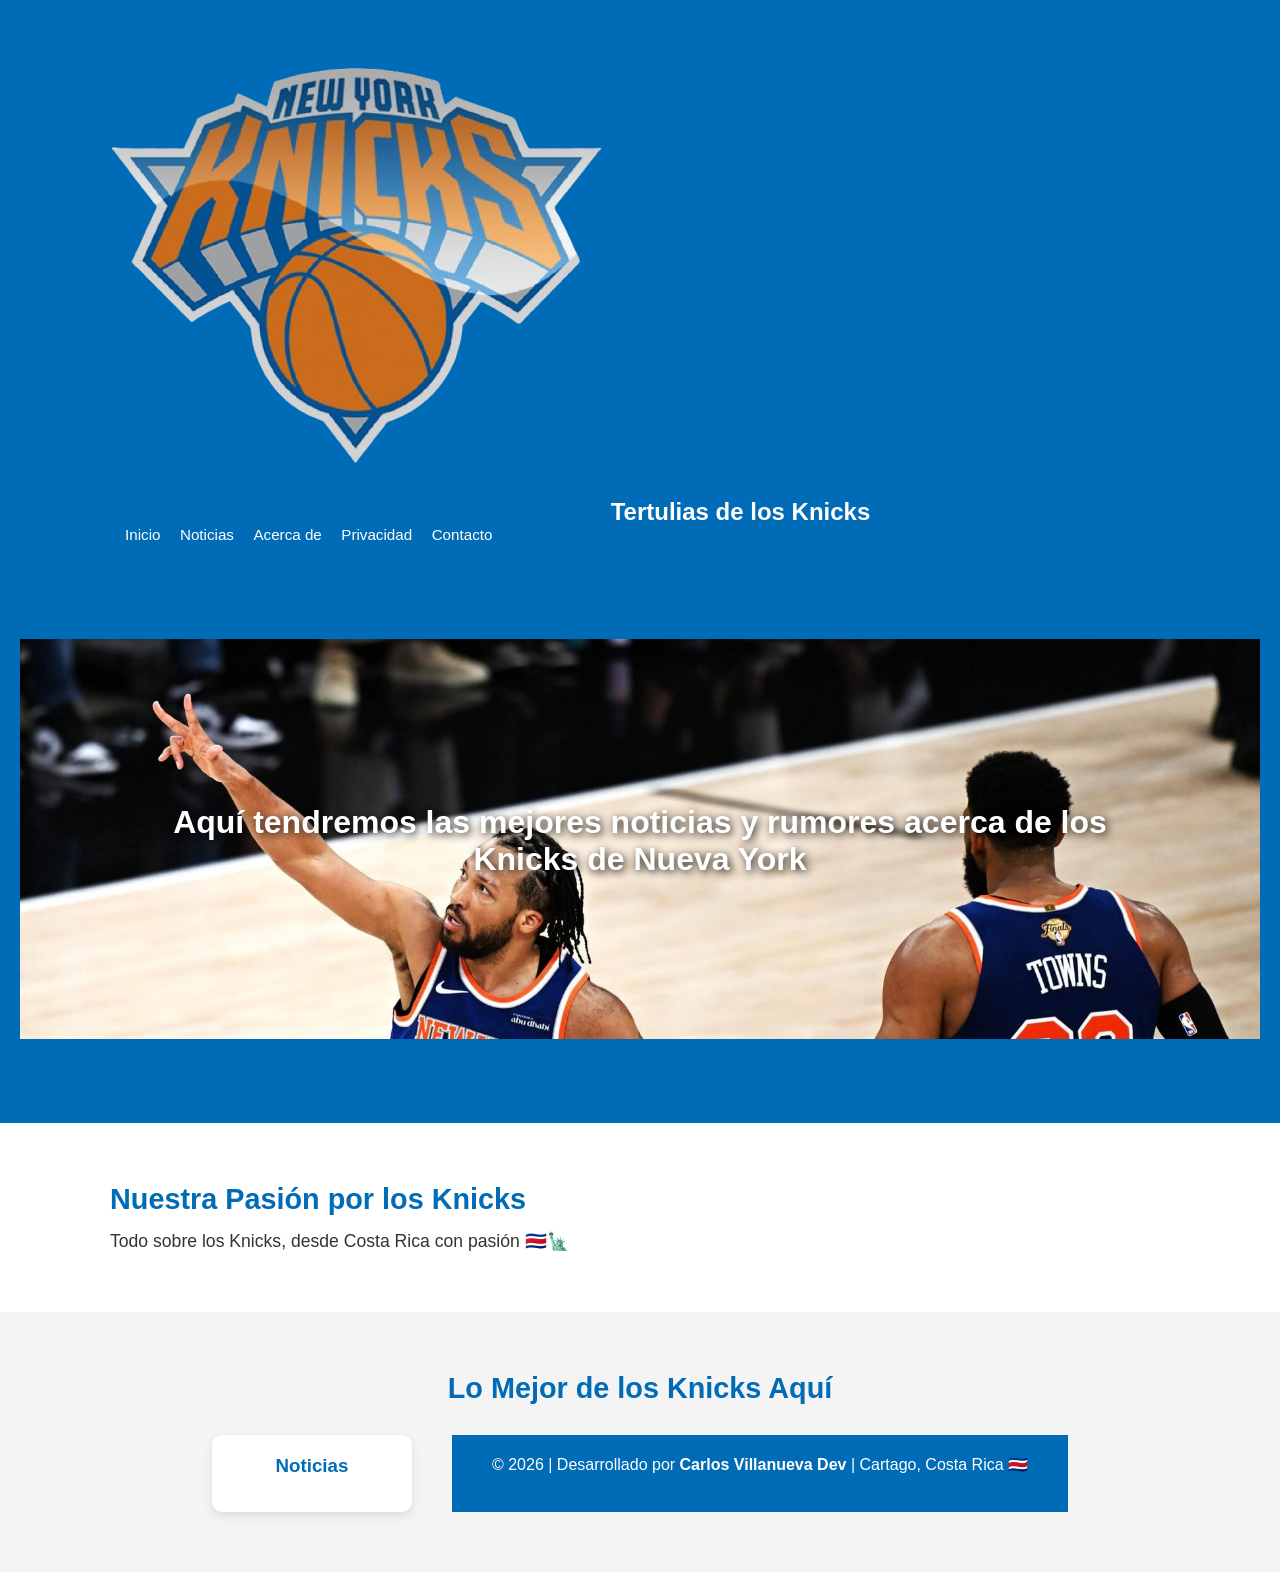
==== noticias.html @ ec9b0d55 "Nuevas actualizaciones Nuevas actualizaciones" ====
<!DOCTYPE html>
<html lang="es">
<head>
    <meta name="description" content="Tertulias de los Knicks escrito por Carlos Villanueva Ramos">
    <meta name="author" content="Carlos Villanueva Ramos">
    <meta name="keywords" content="Pagina de fans Todo sobre los Knicks, desde Costa Rica con pasión">
    <meta charset="UTF-8">
    <meta http-equiv="X-UA-Compatible" content="IE=edge">
    <meta name="viewport" content="width=device-width, initial-scale=1.0">
    <meta property="og:title" content="Tertulias de los Knicks">
    <meta property="og:description" content="Aquí tendremos las mejores noticias y rumores acerca de los Knicks de Nueva York">
    <meta property="og:image" content="jugador-de-los-new-york-knicks.jpg">
    <link rel="stylesheet" href="https://cdnjs.cloudflare.com/ajax/libs/font-awesome/6.0.0/css/all.min.css">
    <title>Tertulias de los Knicks</title>
    <link rel="stylesheet" href="index.css">
    <script src="https://pl31561560.profitableratecpmnetwork.com/95/f3/c5/95f3c522df9a412b2b54965290a59a02.js"></script>
<!-- Anuncio Adsterra - Native Banner -->
<script src="https://pl31439501.profitableratecpmnetwork.com/4c/ff/21/4cff215564959deefbad7e484f0b04eb.js"></script>
</head>
<body>
   <header>
    <div class="container">
        <p class="logo">
            <img src="tertulias-de-los-knicks-logo.png" alt="Logo Tertulias de los Knicks">
            Tertulias de los Knicks
        </p>
        <nav>
            <a href="index.html">Inicio</a>
            <a href="noticias.html">Noticias</a>
            <a href="#acerca-de">Acerca de</a>
            <a href="#privacidad">Privacidad</a>
            <a href="#contacto">Contacto</a>
        </nav>
    </div>
   </header>
   
   <section id="hero">
    <img src="jugadores-de-los-knicks3.jpg" alt="Jalen Brunson y Karl-Anthony Towns en las Finales NBA 2026">
    <h1>Aquí tendremos las mejores noticias y rumores acerca de los Knicks de Nueva York</h1>
   </section>
   
   <section id="nuestra-pasion">
    <div class="container">
        <div class="img-container"></div>
        <div class="texto">
        <h2><span>Nuestra Pasión por los Knicks</span></h2>
        <p>Todo sobre los Knicks, desde Costa Rica con pasión 🇨🇷🗽</p>
        </div>
    </div>
    </section>

    <section id="noticias-y-rumores-acerca-de-los-knicks">
        <div class="container">
          <h2>Lo Mejor de los Knicks Aquí</h2>
          <div class="programas">
          
           <div class="menu" id="noticias">
                <h3>Noticias</h3>
             
           </div>

    <!-- Anuncio Adsterra - Native Banner -->
        <div class="anuncio-wrapper">
            <script async="async" data-cfasync="false" src="https://pl31393178.profitableratecpmnetwork.com/5204468fe968e75fcf1985ddda16cf6c/invoke.js"></script>
            <div id="container-5204468fe968e75fcf1985ddda16cf6c"></div>
        </div>

    <footer>
    <div class="container">
        <p>© 2026 | Desarrollado por <strong>Carlos Villanueva Dev</strong> | Cartago, Costa Rica 🇨🇷</p>
    </div>
   </footer>
</body>
</html>
---- index.css ----
* {
    margin: 0;
    padding: 0;
    box-sizing: border-box;
}

body {
    font-family: sans-serif;
    background-color: #f4f4f4;
    color: #333;
}

.container {
    max-width: 1100px;
    margin: 0 auto;
    padding: 0 20px;
}

header {
    background-color: #006bb6;
    padding: 15px 0;
}



#hero {
    background-color: #006bb6;
    color: #ffffff;
    text-align: center;
    padding: 80px 20px;
    position: relative;
}

#hero img {
    width: 100%;
    max-height: 400px;
    object-fit: cover;
    object-position: center top;
}

#hero h1 {
    font-size: 2rem;
    position: absolute;
    top: 50%;
    left: 50%;
    transform: translate(-50%, -50%);
    text-shadow: 2px 2px 8px rgba(0, 0, 0, 0.9);
    width: 80%;
}

.logo {
    color: #ffffff;
    font-size: 1.5rem;
    font-weight: bold;
}

nav a {
    color: #ffffff;
    text-decoration: none;
    margin-left: 15px;
    font-size: 0.95rem;
}

nav a:hover {
    color: #f58426;
}

#nuestra-pasion {
    padding: 60px 20px;
    background-color: #ffffff;
}

#nuestra-pasion h2 {
    color: #006bb6;
    font-size: 1.8rem;
    margin-bottom: 15px;
}

#nuestra-pasion p {
    color: #333;
    font-size: 1.1rem;
}

#noticias-y-rumores-acerca-de-los-knicks {
    padding: 60px 20px;
    background-color: #f4f4f4;
}

#noticias-y-rumores-acerca-de-los-knicks h2 {
    color: #006bb6;
    font-size: 1.8rem;
    margin-bottom: 30px;
    text-align: center;
}

.programas {
    display: flex;
    flex-wrap: wrap;
    gap: 20px;
    justify-content: center;
}

.menu {
    background-color: #ffffff;
    border-radius: 10px;
    padding: 20px;
    width: 200px;
    text-align: center;
    box-shadow: 0 4px 10px rgba(0, 0, 0, 0.1);
}

.menu h3 {
    color: #006bb6;
    margin-bottom: 15px;
}

button {
    background-color: #F58426;
    color: #ffffff;
    border: none;
    padding: 10px 20px;
    border-radius: 5px;
    cursor: pointer;
    font-size: 0.9rem;
}

button:hover {
    background-color: #006bb6;
}

#acerca-de {
    padding: 60px 20px;
    background-color: #ffffff;
}

#acerca-de h2 {
    color: #006bb6;
    font-size: 1.8rem;
    margin-bottom: 20px;
}

.foto-autor {
    width: 200px;
    border-radius: 50%;
    margin-bottom: 20px;
    border: 4px solid #F58426;
}

#privacidad {
    padding: 60px 20px;
    background-color: #f4f4f4;
}

#privacidad h2 {
    color: #006bb6;
    font-size: 1.8rem;
    margin-bottom: 20px;
}

#privacidad h3 {
    color: #F58426;
    margin: 15px 0 8px;
}

.fecha-politica {
    margin-top: 20px;
    font-style: italic;
    color: #888;
}

#redes, #contacto {
    padding: 60px 20px;
    background-color: #ffffff;
    text-align: center;
}

#redes h2, #contacto h2 {
    color: #006bb6;
    font-size: 1.8rem;
    margin-bottom: 20px;
}

.redes-grid {
    display: flex;
    gap: 15px;
    justify-content: center;
    flex-wrap: wrap;
}

.btn {
    padding: 12px 25px;
    border-radius: 5px;
    text-decoration: none;
    font-weight: bold;
    color: #ffffff;
}

.btn-facebook {
    background-color: #1877f2;
}

.btn-facebook:hover {
    background-color: #006bb6;
}

.btn-youtube {
    background-color: #ff0000;
}

.btn-youtube:hover {
    background-color: #F58426;
}

footer {
    background-color: #006bb6;
    color: #ffffff;
    text-align: center;
    padding: 20px;
}
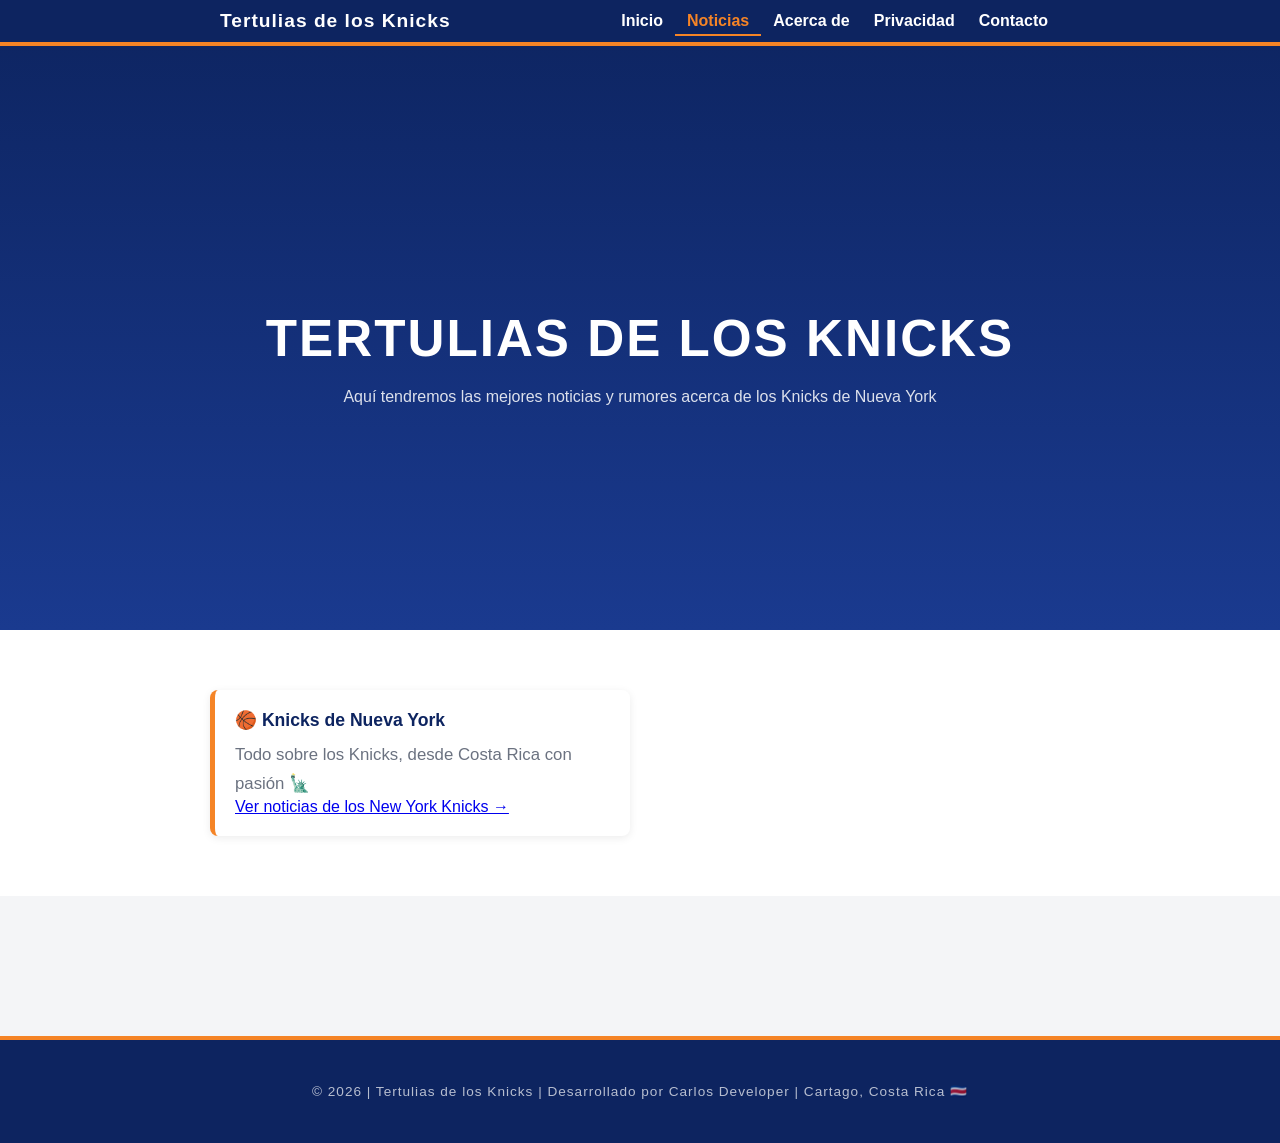
==== commit 5c6b07a9: "Nuevas actualizaciones Nuevas actualizaciones" ====
--- a/noticias.html
+++ b/noticias.html
@@ -1,74 +1,70 @@
 <!DOCTYPE html>
 <html lang="es">
 <head>
-    <meta name="description" content="Tertulias de los Knicks escrito por Carlos Villanueva Ramos">
-    <meta name="author" content="Carlos Villanueva Ramos">
-    <meta name="keywords" content="Pagina de fans Todo sobre los Knicks, desde Costa Rica con pasión">
     <meta charset="UTF-8">
-    <meta http-equiv="X-UA-Compatible" content="IE=edge">
     <meta name="viewport" content="width=device-width, initial-scale=1.0">
+    <meta name="description" content="Tertulias de los Knicks, Aquí tendremos las mejores noticias y rumores acerca de los Knicks de Nueva York, desde Cartago, Costa Rica">
+    <meta name="author" content="Carlos José Villanueva Ramos">
+    <meta name="keywords" content="Deportes, Costa Rica, Cartago">
     <meta property="og:title" content="Tertulias de los Knicks">
-    <meta property="og:description" content="Aquí tendremos las mejores noticias y rumores acerca de los Knicks de Nueva York">
-    <meta property="og:image" content="jugador-de-los-new-york-knicks.jpg">
+    <meta property="og:description" content="NBA desde Costa Rica">
+    <meta property="og:image" content="carlos-villanueva-ramos.jpg">
+    <title>Tertulias de los Knicks</title>
     <link rel="stylesheet" href="https://cdnjs.cloudflare.com/ajax/libs/font-awesome/6.0.0/css/all.min.css">
-    <title>Tertulias de los Knicks</title>
     <link rel="stylesheet" href="index.css">
-    <script src="https://pl31561560.profitableratecpmnetwork.com/95/f3/c5/95f3c522df9a412b2b54965290a59a02.js"></script>
-<!-- Anuncio Adsterra - Native Banner -->
+ <script src="https://pl31561560.profitableratecpmnetwork.com/95/f3/c5/95f3c522df9a412b2b54965290a59a02.js"></script>
+   <!-- Anuncio Adsterra - Native Banner -->
 <script src="https://pl31439501.profitableratecpmnetwork.com/4c/ff/21/4cff215564959deefbad7e484f0b04eb.js"></script>
 </head>
 <body>
-   <header>
-    <div class="container">
-        <p class="logo">
-            <img src="tertulias-de-los-knicks-logo.png" alt="Logo Tertulias de los Knicks">
-            Tertulias de los Knicks
-        </p>
-        <nav>
-            <a href="index.html">Inicio</a>
-            <a href="noticias.html">Noticias</a>
-            <a href="#acerca-de">Acerca de</a>
-            <a href="#privacidad">Privacidad</a>
-            <a href="#contacto">Contacto</a>
-        </nav>
-    </div>
-   </header>
-   
-   <section id="hero">
-    <img src="jugadores-de-los-knicks3.jpg" alt="Jalen Brunson y Karl-Anthony Towns en las Finales NBA 2026">
-    <h1>Aquí tendremos las mejores noticias y rumores acerca de los Knicks de Nueva York</h1>
-   </section>
-   
-   <section id="nuestra-pasion">
-    <div class="container">
-        <div class="img-container"></div>
-        <div class="texto">
-        <h2><span>Nuestra Pasión por los Knicks</span></h2>
-        <p>Todo sobre los Knicks, desde Costa Rica con pasión 🇨🇷🗽</p>
+
+    <header class="navbar">
+        <div class="container navbar-inner">
+            <h2 class="logo">Tertulias de los Knicks</h2>
+            <nav class="menu">
+                <ul>
+                    <li><a href="index.html">Inicio</a></li>
+                    <li><a href="noticias.html" class="active">Noticias</a></li>
+                    <li><a href="#acerca-de">Acerca de</a></li>
+                    <li><a href="privacidad.html">Privacidad</a></li>
+                    <li><a href="#contacto">Contacto</a></li>
+                </ul>
+            </nav>
         </div>
-    </div>
-    </section>
+    </header>
+    
+    <main>
+        <section id="inicio" class="hero">
+            <div class="container hero-content">
+                <h1>Tertulias de los Knicks</h1>
+                <p class="subtitulo">Aquí tendremos las mejores noticias y rumores acerca de los Knicks de Nueva York</p>
+            </div>
+        </section>
 
-    <section id="noticias-y-rumores-acerca-de-los-knicks">
-        <div class="container">
-          <h2>Lo Mejor de los Knicks Aquí</h2>
-          <div class="programas">
-          
-           <div class="menu" id="noticias">
-                <h3>Noticias</h3>
-             
-           </div>
+        <section id="explorar" class="zona-deportiva">
+            <div class="container">
+                   <div class="blog-grid">
 
+                    <article class="blog-card">
+                        <h3>🏀 Knicks de Nueva York</h3>
+                        <p>Todo sobre los Knicks, desde Costa Rica con pasión 🗽</p>
+                        <a href="noticias.html" class="btn-leer">Ver noticias de los New York Knicks →</a>
+                    </article>
+            </div>
+        </section>
     <!-- Anuncio Adsterra - Native Banner -->
-        <div class="anuncio-wrapper">
+        <div class="container anuncio-wrapper">
             <script async="async" data-cfasync="false" src="https://pl31393178.profitableratecpmnetwork.com/5204468fe968e75fcf1985ddda16cf6c/invoke.js"></script>
             <div id="container-5204468fe968e75fcf1985ddda16cf6c"></div>
         </div>
 
     <footer>
-    <div class="container">
-        <p>© 2026 | Desarrollado por <strong>Carlos Villanueva Dev</strong> | Cartago, Costa Rica 🇨🇷</p>
-    </div>
-   </footer>
+        <div class="container">
+            <p>© 2026 | Tertulias de los Knicks | Desarrollado por Carlos Developer | Cartago, Costa Rica 🇨🇷</p>
+        </div>
+    </footer>
+
+ 
+
 </body>
 </html>
--- a/index.css
+++ b/index.css
@@ -1,219 +1,424 @@
+:root {
+    --azul: #1a3a8f;
+    --azul-oscuro: #0d2460;
+    --naranja: #f58426;
+    --naranja-oscuro: #d66c14;
+    --gris: #6b7280;
+    --gris-claro: #f4f5f7;
+    --blanco: #ffffff;
+    --negro: #1a1a1a;
+}
+
 * {
+    box-sizing: border-box;
     margin: 0;
     padding: 0;
-    box-sizing: border-box;
+}
+
+html {
+    scroll-behavior: smooth;
 }
 
 body {
-    font-family: sans-serif;
-    background-color: #f4f4f4;
-    color: #333;
-}
-
+    font-family: 'Arial', sans-serif;
+    background-color: var(--gris-claro);
+    color: var(--negro);
+    overflow-x: hidden;
+}
+
+h2 {
+    font-size: 1.8em;
+    margin-bottom: 25px;
+    color: var(--azul);
+    text-align: center;
+}
+
+h3 {
+    color: var(--azul-oscuro);
+    margin-bottom: 10px;
+}
+
+p {
+    font-size: 1.05em;
+    line-height: 1.7;
+    color: var(--gris);
+}
+
+/* ========== CONTAINER ========== */
 .container {
-    max-width: 1100px;
+    max-width: 900px;
     margin: 0 auto;
-    padding: 0 20px;
-}
-
-header {
-    background-color: #006bb6;
-    padding: 15px 0;
-}
-
-
-
-#hero {
-    background-color: #006bb6;
-    color: #ffffff;
-    text-align: center;
-    padding: 80px 20px;
+    padding: 40px 20px;
+}
+
+/* ========== NAVBAR ========== */
+.navbar {
+    background-color: var(--azul-oscuro);
+    border-bottom: 4px solid var(--naranja);
+    width: 100%;
+}
+
+.navbar-inner {
+    display: flex;
+    flex-direction: column;
+    align-items: center;
+    padding: 15px 20px;
+}
+
+.logo {
+    font-size: 1.2em;
+    font-weight: bold;
+    color: var(--blanco);
+    letter-spacing: 1px;
+    margin-bottom: 10px;
+    text-align: center;
+}
+
+.menu ul {
+    display: flex;
+    flex-direction: column;
+    list-style: none;
+    text-align: center;
+    gap: 5px;
+}
+
+.menu a {
+    text-decoration: none;
+    color: var(--blanco);
+    font-weight: bold;
+    padding: 5px 12px;
+    transition: 0.3s;
+}
+
+.menu a:hover {
+    color: var(--naranja);
+}
+
+/* ========== HERO ========== */
+.hero {
+    background: linear-gradient(180deg, var(--azul-oscuro), var(--azul));
+    min-height: 60vh;
+    display: flex;
+    align-items: center;
+    text-align: center;
+}
+
+.hero-content {
+    width: 100%;
+}
+
+.hero h1 {
+    font-size: 2em;
+    color: var(--blanco);
+    text-transform: uppercase;
+    letter-spacing: 2px;
+    margin-bottom: 15px;
+}
+
+.acento {
+    color: var(--naranja);
+}
+
+.subtitulo {
+    color: rgba(255, 255, 255, 0.85);
+    font-size: 1em;
+    max-width: 600px;
+    margin: 0 auto;
+}
+
+/* ========== ZONAS DEPORTIVAS ========== */
+.zona-deportiva {
+    padding: 20px 0;
+}
+
+.zona-deportiva:nth-of-type(even) {
+    background-color: var(--blanco);
+}
+
+/* ========== BLOG CARDS ========== */
+.blog-grid {
+    display: flex;
+    flex-direction: column;
+    gap: 20px;
+}
+
+.blog-card {
+    background: var(--blanco);
+    border-left: 5px solid var(--naranja);
+    border-radius: 8px;
+    padding: 20px;
+    box-shadow: 0 2px 8px rgba(0, 0, 0, 0.08);
+    transition: 0.3s;
+}
+
+.blog-card:hover {
+    box-shadow: 0 4px 15px rgba(0, 0, 0, 0.15);
+    transform: translateY(-2px);
+}
+
+.blog-card h3 {
+    font-size: 1.1em;
+    margin-bottom: 10px;
+}
+
+.video-embed {
     position: relative;
-}
-
-#hero img {
     width: 100%;
-    max-height: 400px;
+    padding-top: 56.25%; /* proporción 16:9 */
+    margin-top: 15px;
+    border-radius: 8px;
+    overflow: hidden;
+}
+
+.video-embed iframe {
+    position: absolute;
+    top: 0;
+    left: 0;
+    width: 100%;
+    height: 100%;
+    border: none;
+}
+
+.fuente-articulo {
+    font-size: 0.8em;
+    color: #999;
+    font-style: italic;
+    margin-top: 10px;
+}
+
+.autor {
+    display: flex;
+    align-items: center;
+    gap: 12px;
+    margin-bottom: 15px;
+    padding-bottom: 15px;
+    border-bottom: 1px solid #ddd;
+}
+
+.autor-foto {
+    width: 50px;
+    height: 50px;
+    border-radius: 50%;
     object-fit: cover;
-    object-position: center top;
-}
-
-#hero h1 {
-    font-size: 2rem;
-    position: absolute;
-    top: 50%;
-    left: 50%;
-    transform: translate(-50%, -50%);
-    text-shadow: 2px 2px 8px rgba(0, 0, 0, 0.9);
-    width: 80%;
-}
-
-.logo {
-    color: #ffffff;
-    font-size: 1.5rem;
+    flex-shrink: 0;
+    border: 2px solid var(--naranja);
+}
+
+.autor-nombre {
     font-weight: bold;
-}
-
-nav a {
-    color: #ffffff;
+    color: var(--azul);
+    font-size: 0.9em;
+    margin: 0;
+}
+
+.autor-fecha {
+    font-size: 0.8em;
+    color: #999;
+    margin: 0;
+}
+
+/* ========== acerca de ========== */
+#acerca-de {
+    background-color: var(--blanco);
+    padding: 20px 0;
+}
+
+.acerca-de-content {
+    display: flex;
+    flex-direction: column;
+    align-items: center;
+    gap: 25px;
+    text-align: center;
+}
+
+.acerca-de-foto {
+    width: 160px;
+    height: 160px;
+    border-radius: 50%;
+    object-fit: cover;
+    border: 4px solid var(--naranja);
+    box-shadow: 0 0 20px rgba(245, 132, 38, 0.25);
+}
+
+.acerca-de-texto p {
+    margin-bottom: 15px;
+}
+
+/* ========== CONTACTO ========== */
+#contacto {
+    background-color: var(--gris-claro);
+    padding: 20px 0;
+    text-align: center;
+}
+
+#contacto p {
+    margin-bottom: 25px;
+}
+
+.social-grid {
+    display: flex;
+    flex-direction: column;
+    gap: 12px;
+}
+
+/* ========== BOTONES ========== */
+.btn {
+    display: flex;
+    align-items: center;
+    justify-content: center;
+    gap: 12px;
     text-decoration: none;
-    margin-left: 15px;
+    padding: 16px;
+    border-radius: 6px;
     font-size: 0.95rem;
-}
-
-nav a:hover {
-    color: #f58426;
-}
-
-#nuestra-pasion {
-    padding: 60px 20px;
-    background-color: #ffffff;
-}
-
-#nuestra-pasion h2 {
-    color: #006bb6;
-    font-size: 1.8rem;
-    margin-bottom: 15px;
-}
-
-#nuestra-pasion p {
-    color: #333;
-    font-size: 1.1rem;
-}
-
-#noticias-y-rumores-acerca-de-los-knicks {
-    padding: 60px 20px;
-    background-color: #f4f4f4;
-}
-
-#noticias-y-rumores-acerca-de-los-knicks h2 {
-    color: #006bb6;
-    font-size: 1.8rem;
-    margin-bottom: 30px;
-    text-align: center;
-}
-
-.programas {
-    display: flex;
-    flex-wrap: wrap;
-    gap: 20px;
-    justify-content: center;
-}
-
-.menu {
-    background-color: #ffffff;
-    border-radius: 10px;
-    padding: 20px;
-    width: 200px;
-    text-align: center;
-    box-shadow: 0 4px 10px rgba(0, 0, 0, 0.1);
-}
-
-.menu h3 {
-    color: #006bb6;
-    margin-bottom: 15px;
-}
-
-button {
-    background-color: #F58426;
-    color: #ffffff;
-    border: none;
-    padding: 10px 20px;
-    border-radius: 5px;
-    cursor: pointer;
-    font-size: 0.9rem;
-}
-
-button:hover {
-    background-color: #006bb6;
-}
-
-#acerca-de {
-    padding: 60px 20px;
-    background-color: #ffffff;
-}
-
-#acerca-de h2 {
-    color: #006bb6;
-    font-size: 1.8rem;
-    margin-bottom: 20px;
-}
-
-.foto-autor {
-    width: 200px;
-    border-radius: 50%;
-    margin-bottom: 20px;
-    border: 4px solid #F58426;
-}
-
-#privacidad {
-    padding: 60px 20px;
-    background-color: #f4f4f4;
-}
-
-#privacidad h2 {
-    color: #006bb6;
-    font-size: 1.8rem;
-    margin-bottom: 20px;
-}
-
-#privacidad h3 {
-    color: #F58426;
-    margin: 15px 0 8px;
-}
-
-.fecha-politica {
-    margin-top: 20px;
-    font-style: italic;
-    color: #888;
-}
-
-#redes, #contacto {
-    padding: 60px 20px;
-    background-color: #ffffff;
-    text-align: center;
-}
-
-#redes h2, #contacto h2 {
-    color: #006bb6;
-    font-size: 1.8rem;
-    margin-bottom: 20px;
-}
-
-.redes-grid {
-    display: flex;
-    gap: 15px;
-    justify-content: center;
-    flex-wrap: wrap;
-}
-
-.btn {
-    padding: 12px 25px;
-    border-radius: 5px;
-    text-decoration: none;
     font-weight: bold;
-    color: #ffffff;
-}
-
-.btn-facebook {
-    background-color: #1877f2;
-}
-
-.btn-facebook:hover {
-    background-color: #006bb6;
+    text-transform: uppercase;
+    color: var(--blanco);
+    transition: 0.3s ease;
+}
+
+.btn-github {
+    background-color: #24292e;
+}
+
+.btn-linkedin {
+    background-color: #0077b5;
 }
 
 .btn-youtube {
     background-color: #ff0000;
 }
 
-.btn-youtube:hover {
-    background-color: #F58426;
-}
-
+.btn:hover {
+    opacity: 0.85;
+    transform: translateY(-2px);
+}
+
+
+
+
+/* ========== PRIVACIDAD ========== */
+#privacidad .privacidad-texto {
+    background: var(--blanco);
+    padding: 30px;
+    border-radius: 8px;
+    box-shadow: 0 2px 8px rgba(0, 0, 0, 0.08);
+}
+
+#privacidad h3 {
+    margin-top: 25px;
+    margin-bottom: 10px;
+}
+
+.fecha-politica {
+    margin-top: 25px;
+    font-size: 0.85em;
+    color: #999;
+}
+
+/* ========== FOOTER ========== */
 footer {
-    background-color: #006bb6;
-    color: #ffffff;
-    text-align: center;
-    padding: 20px;
+    background-color: var(--azul-oscuro);
+    border-top: 4px solid var(--naranja);
+    text-align: center;
+}
+
+footer p {
+    color: rgba(255, 255, 255, 0.7);
+    font-size: 0.85em;
+    letter-spacing: 1px;
+}
+
+/* ========== RESPONSIVE ========== */
+@media (min-width: 720px) {
+    .navbar {
+        position: fixed;
+        width: 100%;
+        z-index: 100;
+    }
+
+    .navbar-inner {
+        flex-direction: row;
+        justify-content: space-between;
+        padding: 10px 30px;
+    }
+
+    .logo {
+        margin-bottom: 0;
+    }
+
+    .menu ul {
+        flex-direction: row;
+        gap: 0;
+    }
+
+    .hero {
+        padding-top: 90px;
+        min-height: 70vh;
+    }
+
+    .hero h1 {
+        font-size: 3.2em;
+    }
+
+    .blog-grid {
+        display: grid;
+        grid-template-columns: repeat(2, 1fr);
+    }
+
+    .acerca-de-content {
+        flex-direction: row;
+        text-align: left;
+    }
+
+    .acerca-de-foto {
+        min-width: 160px;
+    }
+
+    .social-grid {
+        flex-direction: row;
+        justify-content: center;
+    }
+}
+
+html {
+    scroll-behavior: smooth;
+    scroll-padding-top: 80px; /* Evita que el navbar fijo tape el contenido */
+}
+
+/* Marca con un color activo la página en la que estás navegando */
+.menu a.active {
+    color: var(--naranja);
+    border-bottom: 2px solid var(--naranja);
+}
+
+.imagen-articulo {
+    max-width: 120px;
+    height: auto;
+    display: block;
+    margin: 15px 0;
+    border-radius: 6px;
+}
+
+.imagen-articulo {
+    max-width: 120px;
+    height: auto;
+    display: block;
+    margin: 15px 0;
+    border-radius: 6px;
+}
+
+
+
+/* Espaciado para el anuncio de Adsterra */
+.anuncio-wrapper {
+    margin: 30px auto;
+    text-align: center;
+}
+
+/* Espaciado para el anuncio de Adsterra */
+
+.anuncio-wrapper {
+    margin: 30px auto;
+    text-align: center;
 }
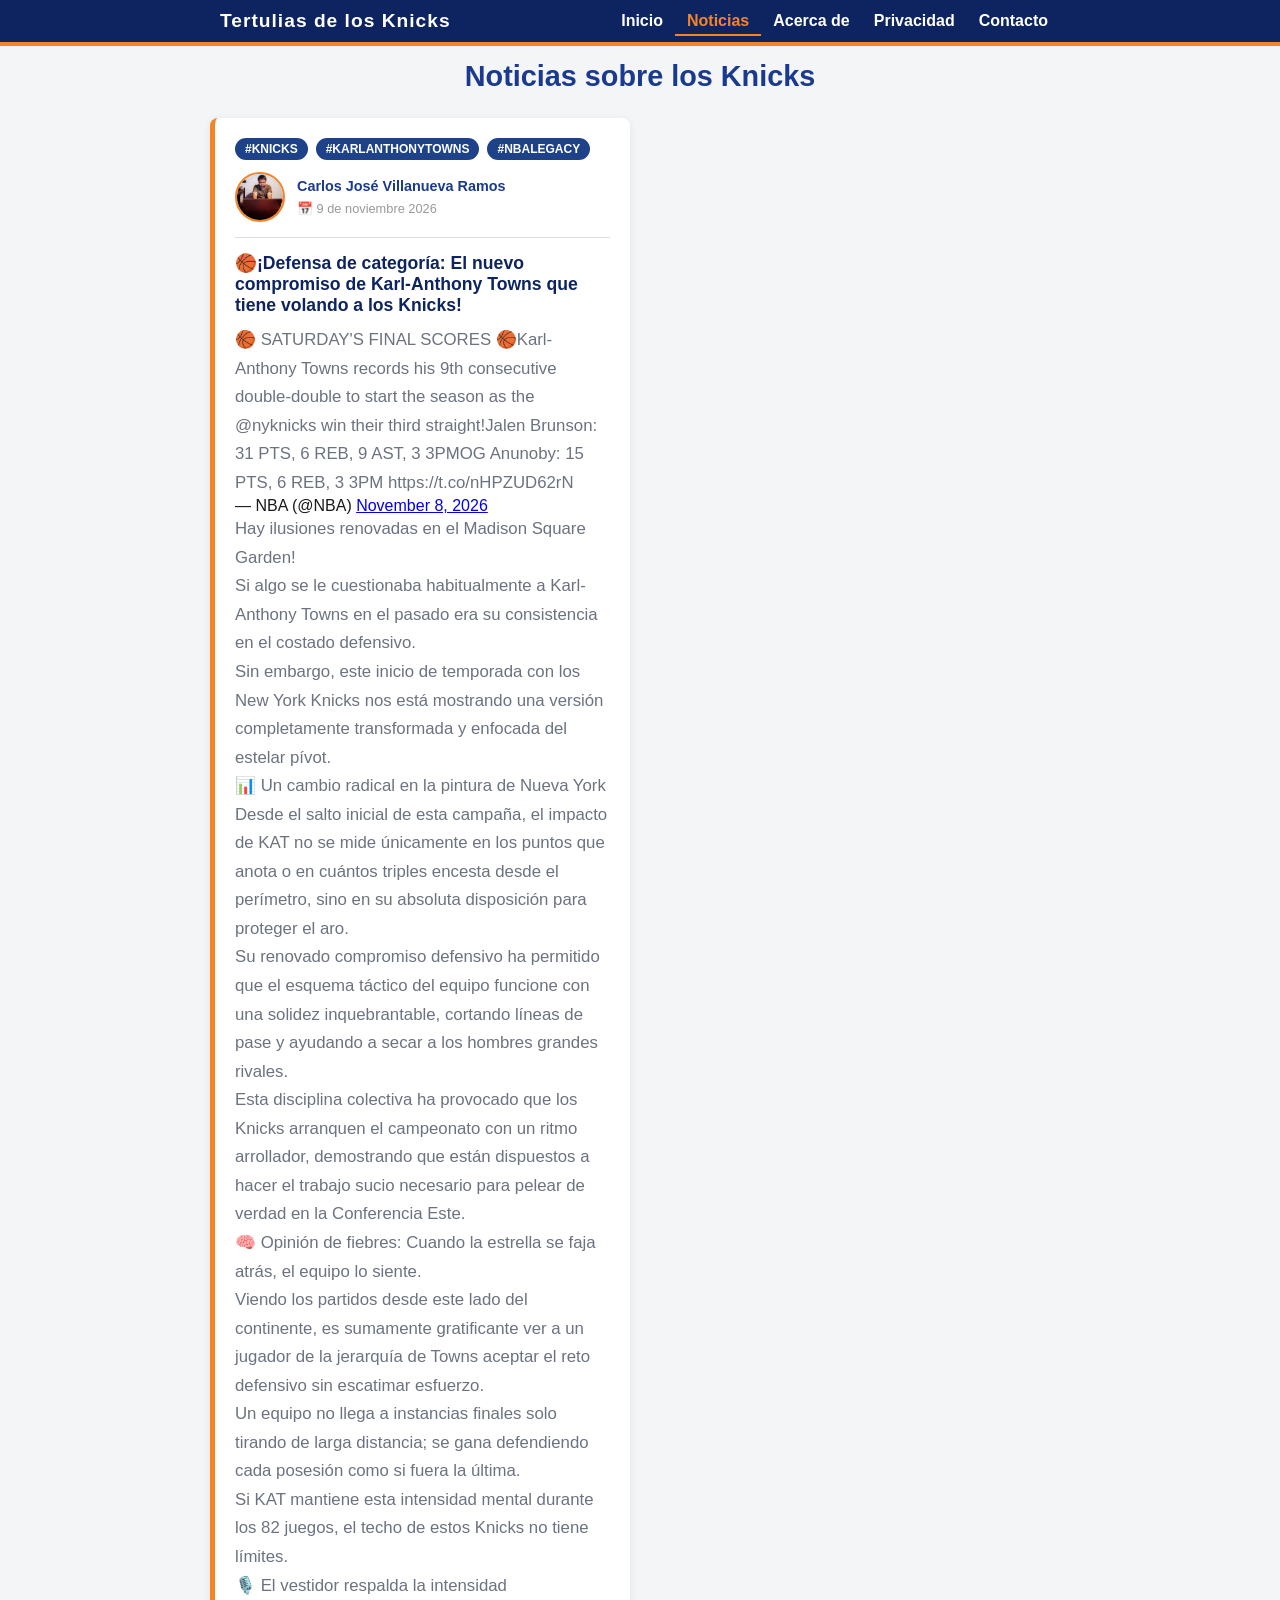
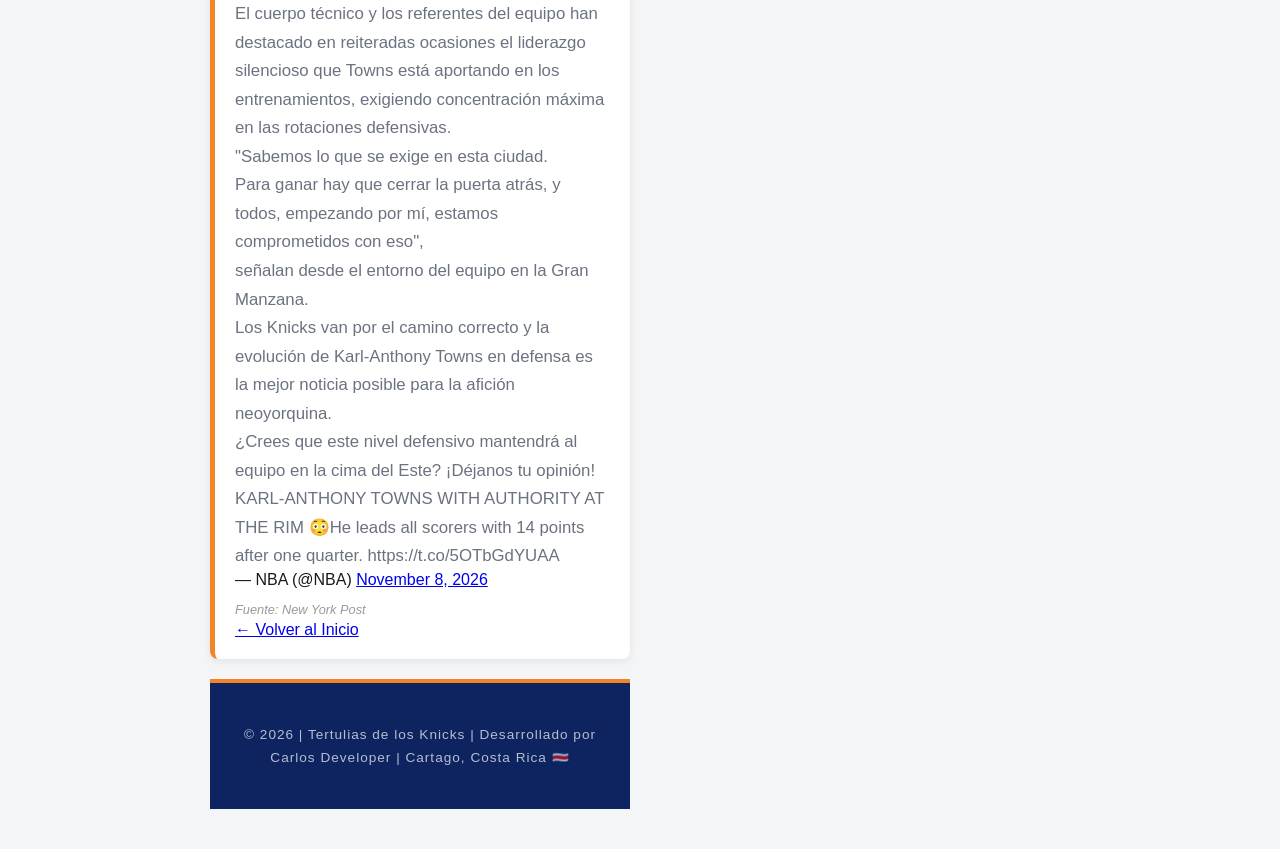
==== commit ab7c31cd: "Nuevas actualizaciones y nueva noticia sobre los Knicks Nuevas actualizaciones y nueva noticia sobre" ====
--- a/noticias.html
+++ b/noticias.html
@@ -33,25 +33,67 @@
         </div>
     </header>
     
-    <main>
-        <section id="inicio" class="hero">
-            <div class="container hero-content">
-                <h1>Tertulias de los Knicks</h1>
-                <p class="subtitulo">Aquí tendremos las mejores noticias y rumores acerca de los Knicks de Nueva York</p>
-            </div>
-        </section>
+    <main class="container">
+        
+         <h2 style="margin-top: 20px;">Noticias sobre los Knicks</h2>
+        
+        <div class="blog-grid">
 
-        <section id="explorar" class="zona-deportiva">
-            <div class="container">
-                   <div class="blog-grid">
+            <article class="blog-card">
+                       <!-- ETIQUETAS / TAGS -->
+                      <div class="tags-container" style="display: flex; gap: 8px; margin-bottom: 12px; flex-wrap: wrap;">
+                       <span class="tag" style="background: #1d428a; color: #fff; font-size: 0.75rem; padding: 4px 10px; border-radius: 12px; font-weight: bold;">#Knicks</span>
+                       <span class="tag" style="background: #1d428a; color: #fff; font-size: 0.75rem; padding: 4px 10px; border-radius: 12px; font-weight: bold;">#KarlAnthonyTowns</span>
+                       <span class="tag" style="background: #1d428a; color: #fff; font-size: 0.75rem; padding: 4px 10px; border-radius: 12px; font-weight: bold;">#NBALegacy</span>
+                      </div>
+                        <div class="autor">
+                            <img src="carlos-villanueva-ramos.jpg" alt="Carlos Villanueva Ramos" class="autor-foto">
+                            <div>
+                                <p class="autor-nombre">Carlos José Villanueva Ramos</p>
+                                <p class="autor-fecha">📅 9 de noviembre 2026</p>
+                            </div>
+                        </div>
+                        <h3>🏀¡Defensa de categoría: El nuevo compromiso de Karl-Anthony Towns que tiene volando a los Knicks!</h3>
+                        <blockquote class="twitter-tweet"><p lang="en" dir="ltr">🏀 SATURDAY'S FINAL SCORES 🏀Karl-Anthony Towns records his 9th consecutive double-double to start the season as the @nyknicks win their third straight!Jalen Brunson: 31 PTS, 6 REB, 9 AST, 3 3PMOG Anunoby: 15 PTS, 6 REB, 3 3PM https://t.co/nHPZUD62rN</p>&mdash; NBA (@NBA) <a href="https://x.com/NBA/status/2119278777016488001?ref_src=twsrc%5Etfw">November 8, 2026</a></blockquote><script async src="https://platform.x.com/widgets.js" charset="utf-8"></script>
+                        <p>Hay ilusiones renovadas en el Madison Square Garden!</p> 
+                        <p>Si algo se le cuestionaba habitualmente a Karl-Anthony Towns en el pasado era su consistencia en el costado defensivo.</p> 
+                        <p>Sin embargo, este inicio de temporada con los New York Knicks nos está mostrando una versión completamente transformada y enfocada del estelar pívot.</p>
+                        <p>📊 Un cambio radical en la pintura de Nueva York</p>
+                        <p>Desde el salto inicial de esta campaña, el impacto de KAT no se mide únicamente en los puntos que anota o en cuántos triples encesta desde el perímetro, sino en su absoluta disposición para proteger el aro.</p> 
+                        <p>Su renovado compromiso defensivo ha permitido que el esquema táctico del equipo funcione con una solidez inquebrantable, cortando líneas de pase y ayudando a secar a los hombres grandes rivales.</p>
+                        <p>Esta disciplina colectiva ha provocado que los Knicks arranquen el campeonato con un ritmo arrollador, demostrando que están dispuestos a hacer el trabajo sucio necesario para pelear de verdad en la Conferencia Este.</p>
+                        <p>🧠 Opinión de fiebres: Cuando la estrella se faja atrás, el equipo lo siente.</p>
+                        <p>Viendo los partidos desde este lado del continente, es sumamente gratificante ver a un jugador de la jerarquía de Towns aceptar el reto defensivo sin escatimar esfuerzo.</p> 
+                        <p>Un equipo no llega a instancias finales solo tirando de larga distancia; se gana defendiendo cada posesión como si fuera la última.</p> 
+                        <p>Si KAT mantiene esta intensidad mental durante los 82 juegos, el techo de estos Knicks no tiene límites.</p>
+                        <p>🎙️ El vestidor respalda la intensidad</p>
+                        <p>El cuerpo técnico y los referentes del equipo han destacado en reiteradas ocasiones el liderazgo silencioso que Towns está aportando en los entrenamientos, exigiendo concentración máxima en las rotaciones defensivas.</p>
+                        <p>"Sabemos lo que se exige en esta ciudad.</p> 
+                        <p>Para ganar hay que cerrar la puerta atrás, y todos, empezando por mí, estamos comprometidos con eso",</p> 
+                        <p>señalan desde el entorno del equipo en la Gran Manzana.</p>
+                        <p>Los Knicks van por el camino correcto y la evolución de Karl-Anthony Towns en defensa es la mejor noticia posible para la afición neoyorquina.</p> 
+                        <p>¿Crees que este nivel defensivo mantendrá al equipo en la cima del Este? ¡Déjanos tu opinión!</p>
+                        <blockquote class="twitter-tweet"><p lang="en" dir="ltr">KARL-ANTHONY TOWNS WITH AUTHORITY AT THE RIM 😳He leads all scorers with 14 points after one quarter. https://t.co/5OTbGdYUAA</p>&mdash; NBA (@NBA) <a href="https://x.com/NBA/status/2119244956908851441?ref_src=twsrc%5Etfw">November 8, 2026</a></blockquote><script async src="https://platform.x.com/widgets.js" charset="utf-8"></script>
+                        <p class="fuente-articulo">Fuente: New York Post</p>
+                        <a href="index.html" class="btn-volver">← Volver al Inicio</a>
+                    </article>
 
-                    <article class="blog-card">
-                        <h3>🏀 Knicks de Nueva York</h3>
-                        <p>Todo sobre los Knicks, desde Costa Rica con pasión 🗽</p>
-                        <a href="noticias.html" class="btn-leer">Ver noticias de los New York Knicks →</a>
-                    </article>
-            </div>
-        </section>
+
+
+            
+            
+
+             
+
+            
+            
+
+              
+
+
+
+             
+      
     <!-- Anuncio Adsterra - Native Banner -->
         <div class="container anuncio-wrapper">
             <script async="async" data-cfasync="false" src="https://pl31393178.profitableratecpmnetwork.com/5204468fe968e75fcf1985ddda16cf6c/invoke.js"></script>
--- a/index.css
+++ b/index.css
@@ -421,4 +421,20 @@
 .anuncio-wrapper {
     margin: 30px auto;
     text-align: center;
+}
+
+.tags-container {
+    display: flex;
+    gap: 8px;
+    margin-bottom: 12px;
+    flex-wrap: wrap;
+}
+
+.tag {
+    color: #ffffff;
+    font-size: 0.75rem;
+    font-weight: bold;
+    padding: 4px 10px;
+    border-radius: 12px;
+    text-transform: uppercase;
 }
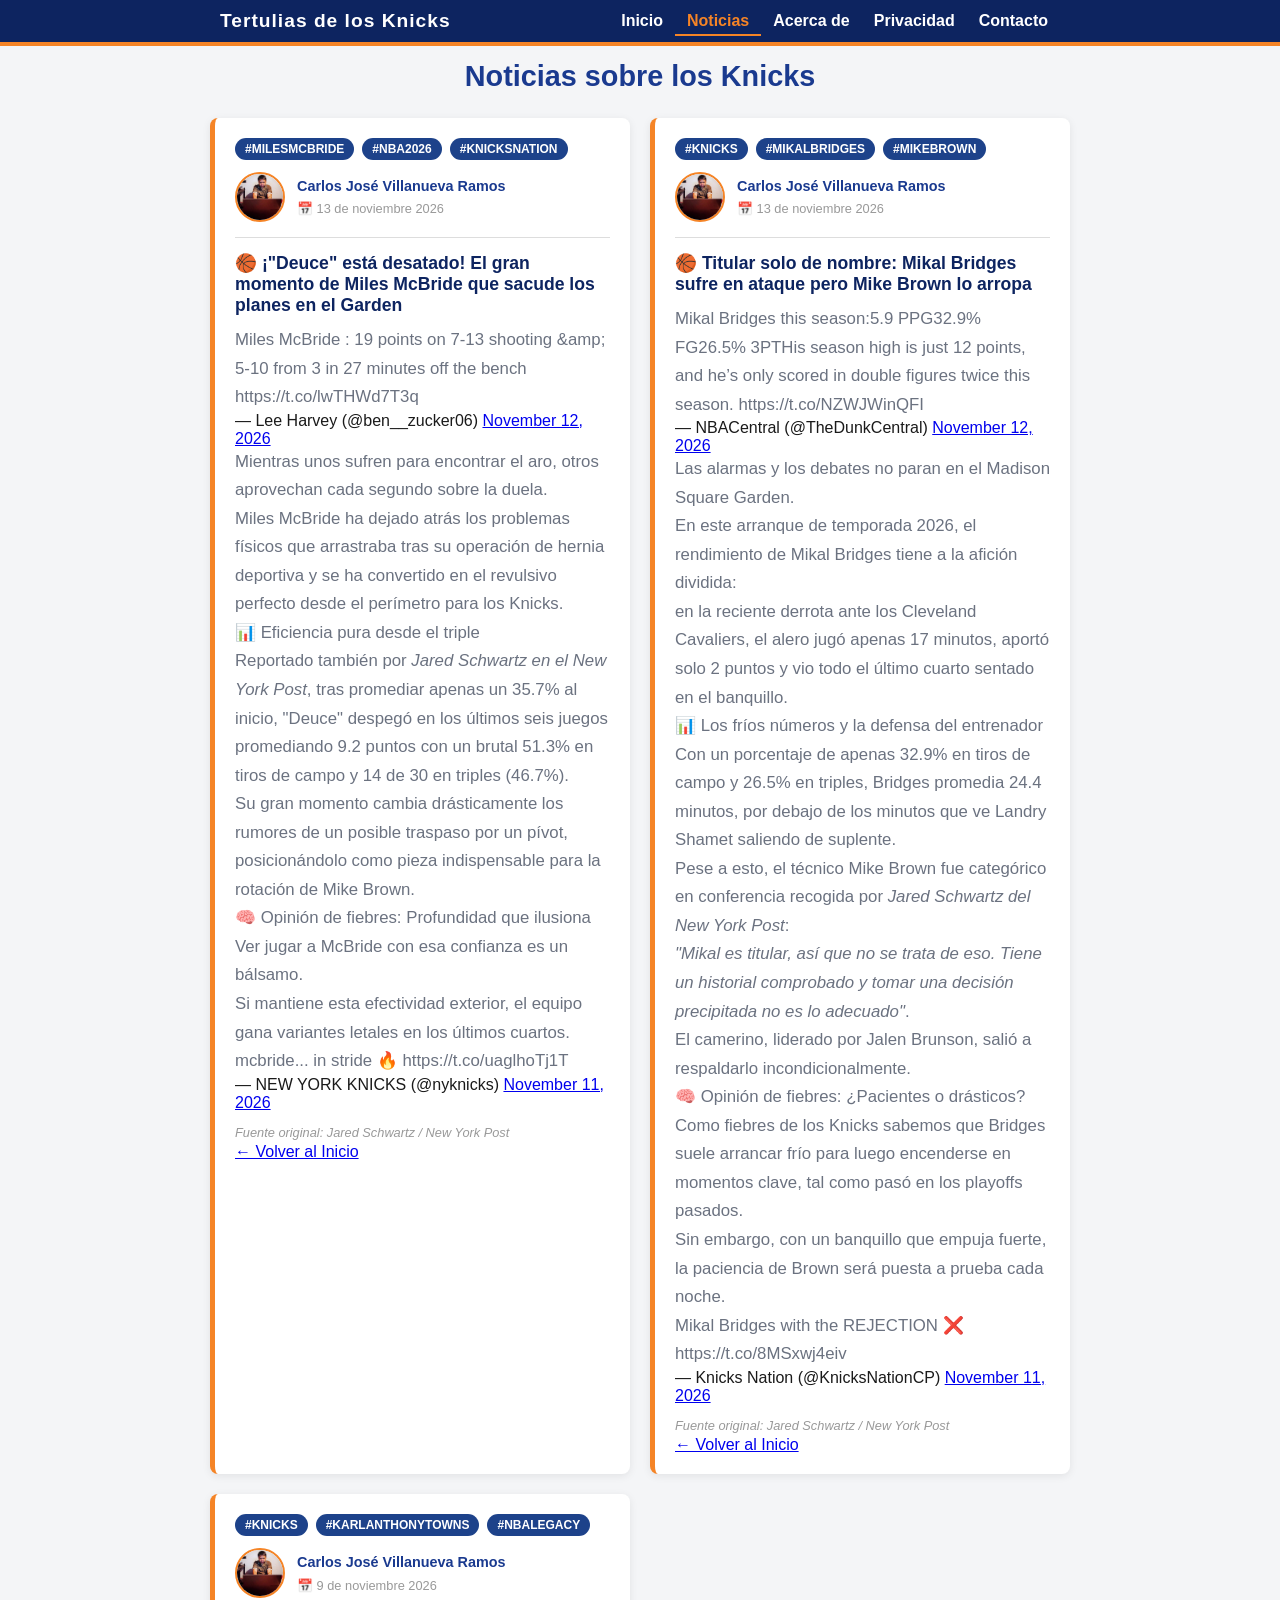
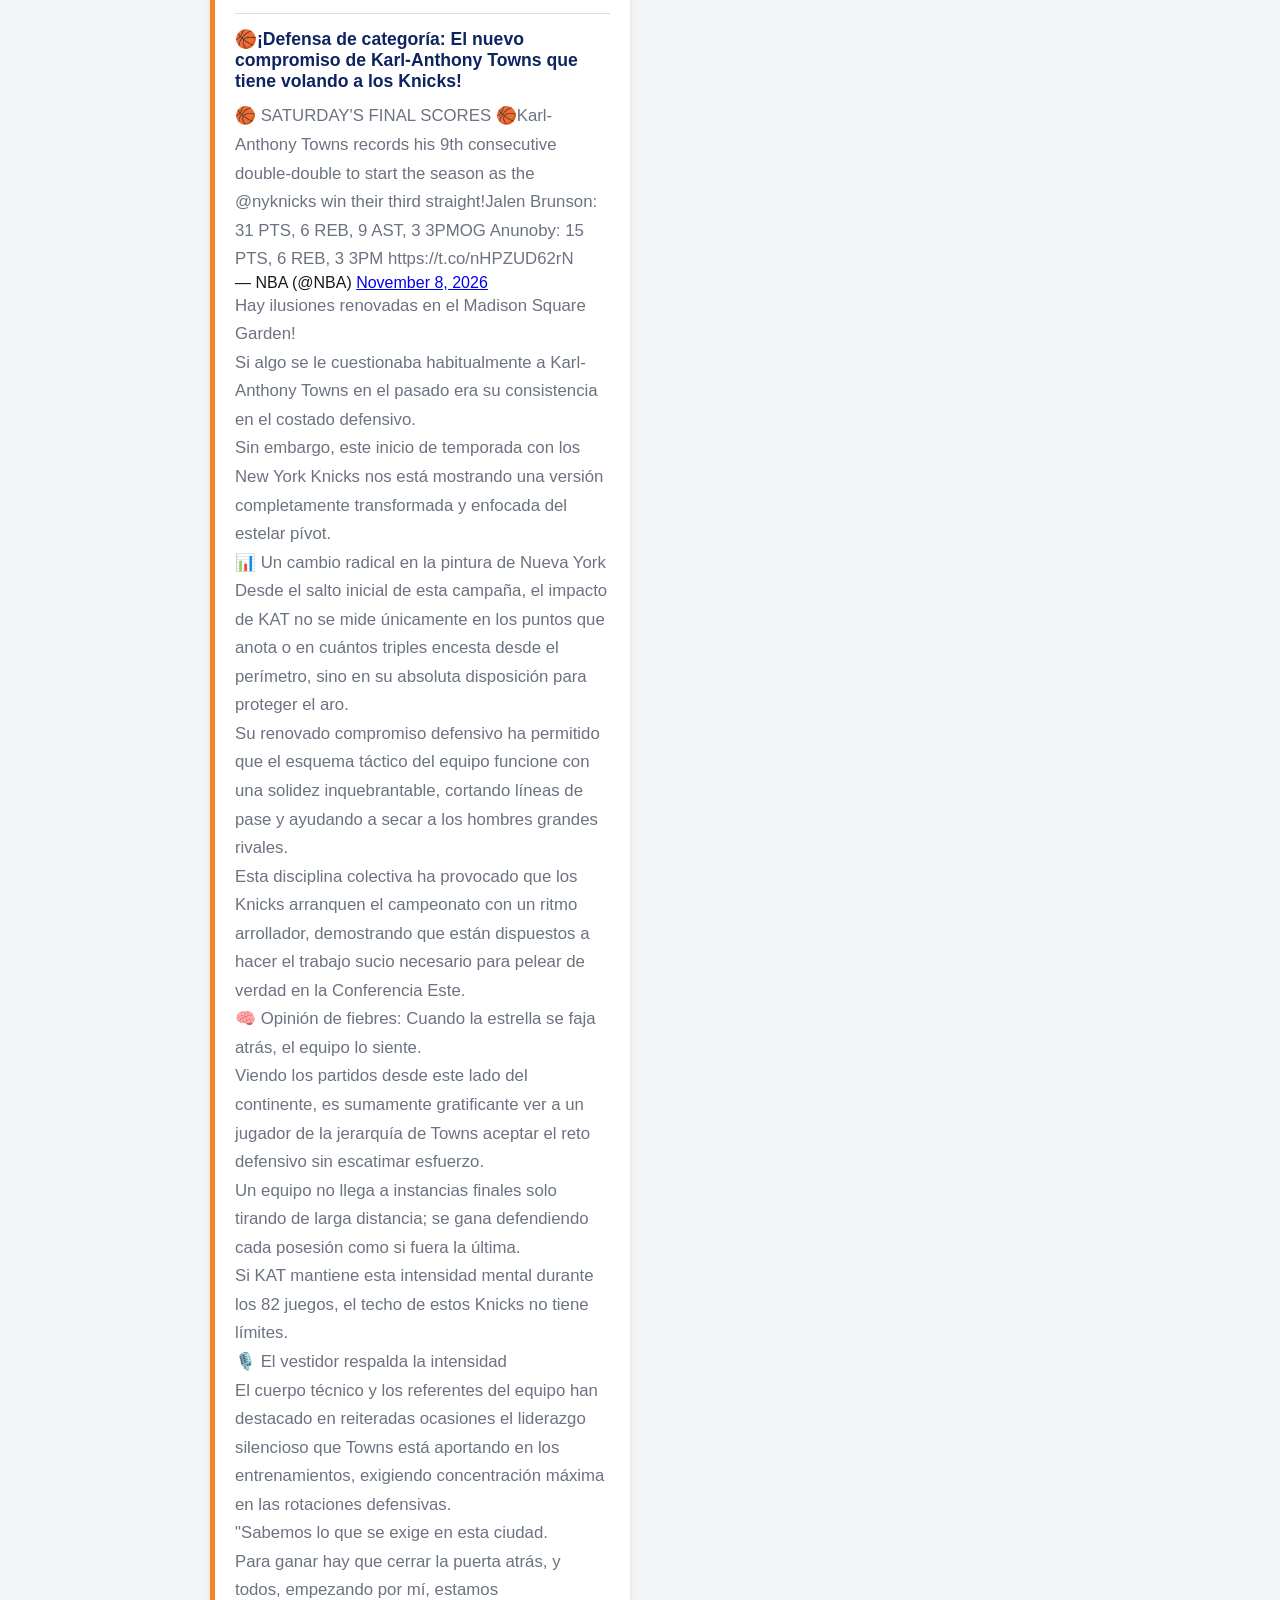
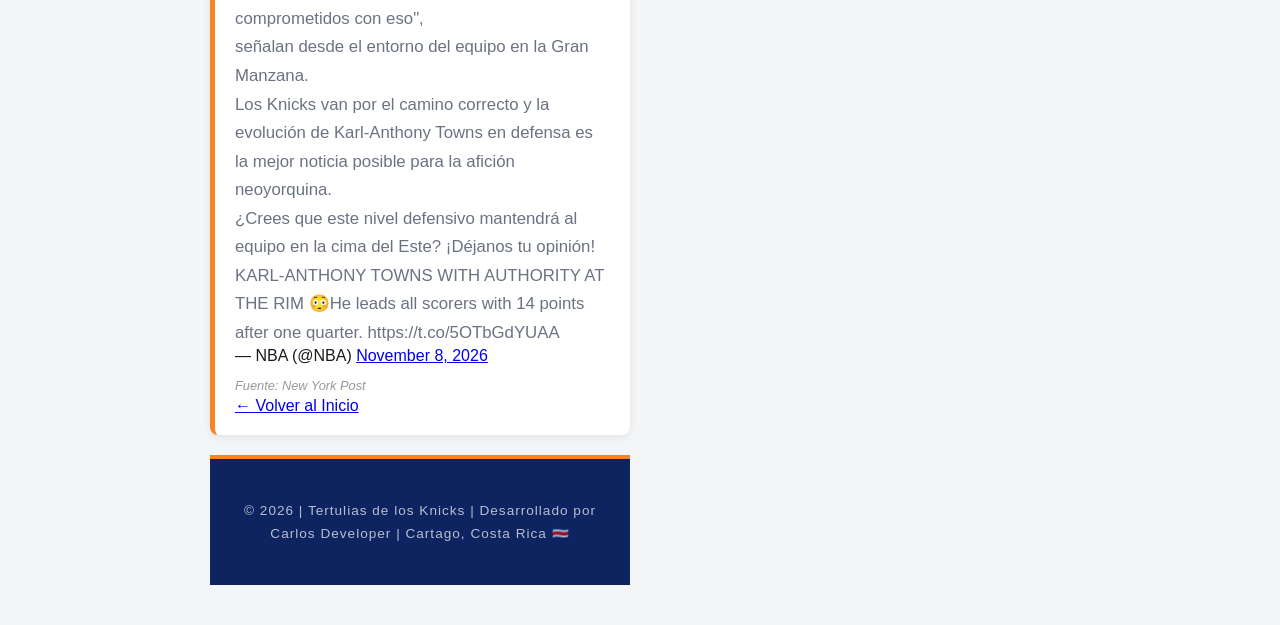
==== commit 1c1484db: "Nuevas noticias Nuevas noticias" ====
--- a/noticias.html
+++ b/noticias.html
@@ -38,6 +38,68 @@
          <h2 style="margin-top: 20px;">Noticias sobre los Knicks</h2>
         
         <div class="blog-grid">
+
+            
+            <article class="blog-card">
+                       <!-- ETIQUETAS / TAGS -->
+                      <div class="tags-container" style="display: flex; gap: 8px; margin-bottom: 12px; flex-wrap: wrap;">
+                     <span class="tag" style="background: #1d428a; color: #fff; font-size: 0.75rem; padding: 4px 10px; border-radius: 12px; font-weight: bold;">#MilesMcBride</span>
+                    <span class="tag" style="background: #1d428a; color: #fff; font-size: 0.75rem; padding: 4px 10px; border-radius: 12px; font-weight: bold;">#NBA2026</span>
+                  <span class="tag" style="background: #1d428a; color: #fff; font-size: 0.75rem; padding: 4px 10px; border-radius: 12px; font-weight: bold;">#KnicksNation</span>
+                    </div>
+                        <div class="autor">
+                            <img src="carlos-villanueva-ramos.jpg" alt="Carlos Villanueva Ramos" class="autor-foto">
+                            <div>
+                                <p class="autor-nombre">Carlos José Villanueva Ramos</p>
+                                <p class="autor-fecha">📅 13 de noviembre 2026</p>
+                            </div>
+                        </div>
+                        <h3>🏀 ¡"Deuce" está desatado! El gran momento de Miles McBride que sacude los planes en el Garden</h3>
+                        <blockquote class="twitter-tweet"><p lang="en" dir="ltr">Miles McBride : 19 points on 7-13 shooting &amp;amp; 5-10 from 3 in 27 minutes off the bench https://t.co/lwTHWd7T3q</p>&mdash; Lee Harvey (@ben__zucker06) <a href="https://x.com/ben__zucker06/status/2120753723764805714?ref_src=twsrc%5Etfw">November 12, 2026</a></blockquote><script async src="https://platform.x.com/widgets.js" charset="utf-8"></script>
+                        <p>Mientras unos sufren para encontrar el aro, otros aprovechan cada segundo sobre la duela.</p> 
+                        <p>Miles McBride ha dejado atrás los problemas físicos que arrastraba tras su operación de hernia deportiva y se ha convertido en el revulsivo perfecto desde el perímetro para los Knicks.</p>
+                        <p>📊 Eficiencia pura desde el triple</p>
+                        <p>Reportado también por <em>Jared Schwartz en el New York Post</em>, tras promediar apenas un 35.7% al inicio, "Deuce" despegó en los últimos seis juegos promediando 9.2 puntos con un brutal 51.3% en tiros de campo y 14 de 30 en triples (46.7%).</p> 
+                        <p>Su gran momento cambia drásticamente los rumores de un posible traspaso por un pívot, posicionándolo como pieza indispensable para la rotación de Mike Brown.</p>
+                        <p>🧠 Opinión de fiebres: Profundidad que ilusiona</p>
+                        <p>Ver jugar a McBride con esa confianza es un bálsamo.</p> 
+                        <p>Si mantiene esta efectividad exterior, el equipo gana variantes letales en los últimos cuartos.</p>
+                        <blockquote class="twitter-tweet"><p lang="en" dir="ltr">mcbride... in stride 🔥 https://t.co/uaglhoTj1T</p>&mdash; NEW YORK KNICKS (@nyknicks) <a href="https://x.com/nyknicks/status/2120322114779590870?ref_src=twsrc%5Etfw">November 11, 2026</a></blockquote><script async src="https://platform.x.com/widgets.js" charset="utf-8"></script>
+                        <p class="fuente-articulo">Fuente original: Jared Schwartz / New York Post</p>
+                        <a href="index.html" class="btn-volver">← Volver al Inicio</a>
+                    </article>
+
+            <article class="blog-card">
+                       <!-- ETIQUETAS / TAGS -->
+                      <div class="tags-container" style="display: flex; gap: 8px; margin-bottom: 12px; flex-wrap: wrap;">
+                     <span class="tag" style="background: #1d428a; color: #fff; font-size: 0.75rem; padding: 4px 10px; border-radius: 12px; font-weight: bold;">#Knicks</span>
+                     <span class="tag" style="background: #1d428a; color: #fff; font-size: 0.75rem; padding: 4px 10px; border-radius: 12px; font-weight: bold;">#MikalBridges</span>
+                    <span class="tag" style="background: #1d428a; color: #fff; font-size: 0.75rem; padding: 4px 10px; border-radius: 12px; font-weight: bold;">#MikeBrown</span>
+                     </div>
+                        <div class="autor">
+                            <img src="carlos-villanueva-ramos.jpg" alt="Carlos Villanueva Ramos" class="autor-foto">
+                            <div>
+                                <p class="autor-nombre">Carlos José Villanueva Ramos</p>
+                                <p class="autor-fecha">📅 13 de noviembre 2026</p>
+                            </div>
+                        </div>
+                        <h3>🏀 Titular solo de nombre: Mikal Bridges sufre en ataque pero Mike Brown lo arropa</h3>
+                        <blockquote class="twitter-tweet"><p lang="en" dir="ltr">Mikal Bridges this season:5.9 PPG32.9% FG26.5% 3PTHis season high is just 12 points, and he’s only scored in double figures twice this season. https://t.co/NZWJWinQFI</p>&mdash; NBACentral (@TheDunkCentral) <a href="https://x.com/TheDunkCentral/status/2120711446166118480?ref_src=twsrc%5Etfw">November 12, 2026</a></blockquote><script async src="https://platform.x.com/widgets.js" charset="utf-8"></script>
+                        <p>Las alarmas y los debates no paran en el Madison Square Garden.</p> 
+                        <p>En este arranque de temporada 2026, el rendimiento de Mikal Bridges tiene a la afición dividida:</p> 
+                        <p>en la reciente derrota ante los Cleveland Cavaliers, el alero jugó apenas 17 minutos, aportó solo 2 puntos y vio todo el último cuarto sentado en el banquillo.</p>
+                        <p>📊 Los fríos números y la defensa del entrenador</p>
+                        <p>Con un porcentaje de apenas 32.9% en tiros de campo y 26.5% en triples, Bridges promedia 24.4 minutos, por debajo de los minutos que ve Landry Shamet saliendo de suplente.</p> 
+                        <p>Pese a esto, el técnico Mike Brown fue categórico en conferencia recogida por <em>Jared Schwartz del New York Post</em>:</p> 
+                        <p><em>"Mikal es titular, así que no se trata de eso. Tiene un historial comprobado y tomar una decisión precipitada no es lo adecuado"</em>.</p> 
+                        <p>El camerino, liderado por Jalen Brunson, salió a respaldarlo incondicionalmente.</p>
+                        <p>🧠 Opinión de fiebres: ¿Pacientes o drásticos?</p>
+                        <p>Como fiebres de los Knicks sabemos que Bridges suele arrancar frío para luego encenderse en momentos clave, tal como pasó en los playoffs pasados.</p> 
+                        <p>Sin embargo, con un banquillo que empuja fuerte, la paciencia de Brown será puesta a prueba cada noche.</p>
+                        <blockquote class="twitter-tweet"><p lang="en" dir="ltr">Mikal Bridges with the REJECTION ❌ https://t.co/8MSxwj4eiv</p>&mdash; Knicks Nation (@KnicksNationCP) <a href="https://x.com/KnicksNationCP/status/2120320429327892539?ref_src=twsrc%5Etfw">November 11, 2026</a></blockquote><script async src="https://platform.x.com/widgets.js" charset="utf-8"></script>
+                        <p class="fuente-articulo">Fuente original: Jared Schwartz / New York Post</p>
+                        <a href="index.html" class="btn-volver">← Volver al Inicio</a>
+                    </article>
 
             <article class="blog-card">
                        <!-- ETIQUETAS / TAGS -->
